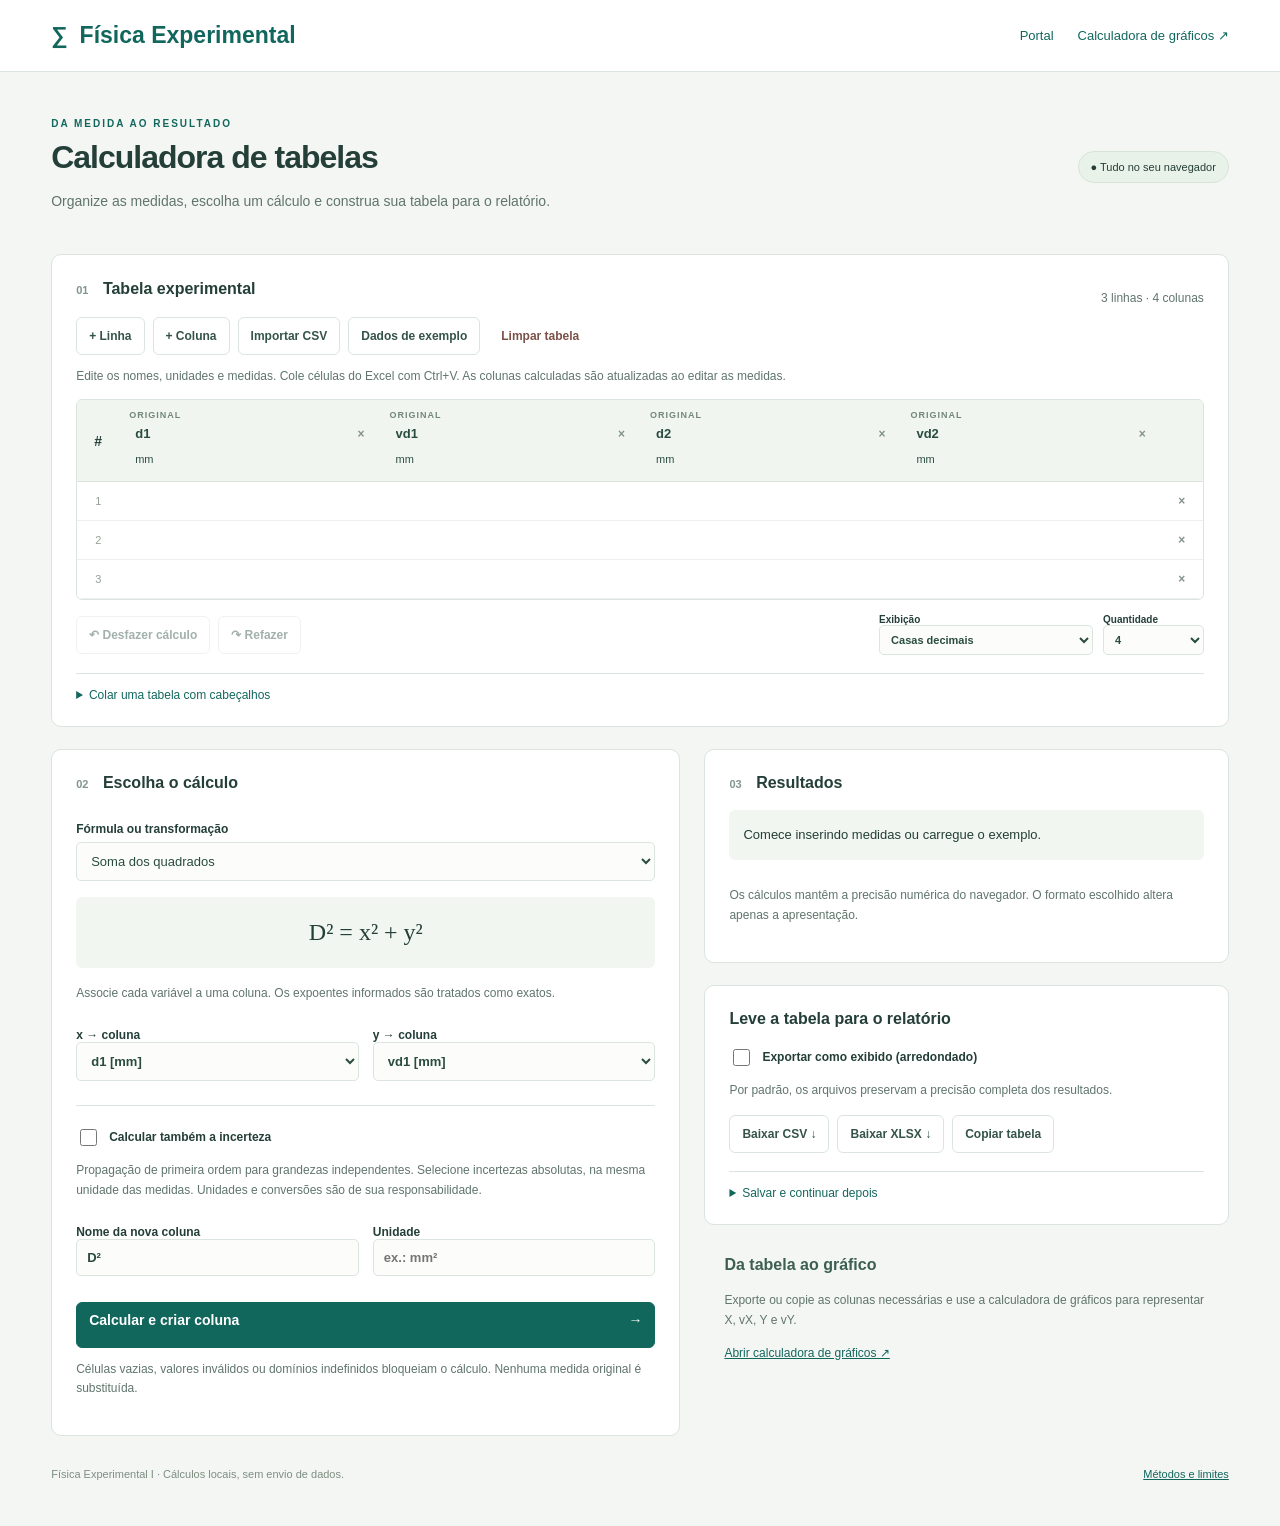
==== apoio/calculadora-fisica/index.html @ ca4db498 "Adiciona calculadora de tabelas e propagacao de incertezas" ====
<!doctype html>
<html lang="pt-BR"><head><meta charset="utf-8"><meta name="viewport" content="width=device-width,initial-scale=1"><meta name="description" content="Tabelas, cálculos e propagação de incertezas para Física Experimental I. Tudo no navegador."><title>Física Experimental — Calculadora</title><link rel="stylesheet" href="style.css"><script defer src="engine.js"></script><script defer src="xlsx.js"></script><script defer src="app.js"></script></head>
<body><header><a class="brand" href="../">∑ <span>Física Experimental</span></a><nav><a href="../">Portal</a><a href="../calculadora-de-grafico/">Calculadora de gráficos ↗</a></nav></header>
<main><div class="intro"><div><p class="eyebrow">DA MEDIDA AO RESULTADO</p><h1>Calculadora de tabelas</h1><p>Organize as medidas, escolha um cálculo e construa sua tabela para o relatório.</p></div><span class="badge">● Tudo no seu navegador</span></div>
<section class="panel"><div class="heading"><h2><span>01</span> Tabela experimental</h2><p id="count"></p></div><div class="toolbar"><button id="add-row">+ Linha</button><button id="add-col">+ Coluna</button><button id="import">Importar CSV</button><button id="example">Dados de exemplo</button><button id="clear" class="quiet">Limpar tabela</button><input type="file" id="file" accept=".csv,.tsv,.txt" hidden></div>
<p class="help">Edite os nomes, unidades e medidas. Cole células do Excel com Ctrl+V. As colunas calculadas são atualizadas ao editar as medidas.</p><div class="table-wrap" tabindex="0" aria-label="Tabela com rolagem horizontal"><table id="table"><caption class="sr-only">Medidas originais e resultados calculados</caption><thead></thead><tbody></tbody></table></div>
<div class="table-bottom"><div class="toolbar"><button id="undo">↶ Desfazer cálculo</button><button id="redo">↷ Refazer</button></div><div class="format"><label>Exibição <select id="format"><option value="decimal">Casas decimais</option><option value="significant">Algarismos significativos</option></select></label><label>Quantidade <select id="digits"><option>2</option><option>3</option><option selected>4</option><option>5</option><option>6</option></select></label></div></div>
<details><summary>Colar uma tabela com cabeçalhos</summary><label for="paste">Primeira linha: nomes das colunas; demais linhas: medidas.</label><textarea id="paste" rows="4" placeholder="d1;vd1;d2;vd2&#10;12,4;0,1;8,3;0,1"></textarea><button id="paste-load">Carregar tabela</button><p class="help">Use tabulações ou ponto e vírgula para números com vírgula decimal. A importação substitui a tabela somente após confirmação.</p></details></section>
<div class="work"><section class="panel"><div class="heading"><h2><span>02</span> Escolha o cálculo</h2></div><label for="formula">Fórmula ou transformação</label><select id="formula"></select><div class="equation" id="equation"></div><p class="help" id="formula-help"></p>
<div id="custom-box" hidden><label for="expression">Expressão matemática</label><input id="expression" value="d1² + d2²" placeholder="d1² + d2²"><p class="help">Use + − * / ^, π, sqrt, ln, log10, abs, exp, sin e cos. Ex.: π * [D²] * h / 4. Coloque nomes com espaços ou símbolos entre colchetes. Ângulos em radianos.</p><button id="prepare">Identificar variáveis</button></div>
<div id="mappings" class="mapping"></div><div id="parameters" class="mapping"></div>
<div id="prop-box"><label class="check"><input id="propagate" type="checkbox"> Calcular também a incerteza</label><p class="help">Propagação de primeira ordem para grandezas independentes. Selecione incertezas absolutas, na mesma unidade das medidas. Unidades e conversões são de sua responsabilidade.</p><div id="uncertainties" class="mapping"></div></div>
<div class="mapping"><label>Nome da nova coluna<input id="result-name" value="resultado" maxlength="50"></label><label>Unidade<input id="result-unit" placeholder="ex.: mm²" maxlength="24"></label></div><div id="u-name-box" hidden><label>Colunas a criar<select id="output-mode"><option value="both">Valor e incerteza</option><option value="uncertainty">Somente a incerteza</option></select></label><label>Nome da coluna de incerteza<input id="uncertainty-name" value="vResultado" maxlength="50"></label></div>
<button id="calculate" class="primary">Calcular e criar coluna <span>→</span></button><p class="help">Células vazias, valores inválidos ou domínios indefinidos bloqueiam o cálculo. Nenhuma medida original é substituída.</p></section>
<aside><section class="panel"><div class="heading"><h2><span>03</span> Resultados</h2></div><div id="status" role="status" aria-live="polite">Comece inserindo medidas ou carregue o exemplo.</div><div id="stats"></div><ol id="history"></ol><p class="help">Os cálculos mantêm a precisão numérica do navegador. O formato escolhido altera apenas a apresentação.</p></section>
<section class="panel"><h2>Leve a tabela para o relatório</h2><label class="check"><input id="export-rounded" type="checkbox"> Exportar como exibido (arredondado)</label><p class="help">Por padrão, os arquivos preservam a precisão completa dos resultados.</p><div class="exports"><button id="csv">Baixar CSV ↓</button><button id="xlsx">Baixar XLSX ↓</button><button id="copy">Copiar tabela</button></div><details><summary>Salvar e continuar depois</summary><p class="help">Os dados permanecem nesta aba. Salve a sessão para recuperar as medidas e as fórmulas depois de fechar o navegador.</p><button id="save-session">Salvar sessão</button><button id="load-session">Abrir sessão</button><input id="session-file" type="file" accept=".json" hidden></details></section>
<section class="note"><h2>Da tabela ao gráfico</h2><p>Exporte ou copie as colunas necessárias e use a calculadora de gráficos para representar X, vX, Y e vY.</p><a href="../calculadora-de-grafico/">Abrir calculadora de gráficos ↗</a></section></aside></div>
<footer>Física Experimental I · Cálculos locais, sem envio de dados. <a href="README.md">Métodos e limites</a></footer></main></body></html>
---- apoio/calculadora-fisica/style.css ----
:root{font-family:Inter,"Segoe UI",Arial,sans-serif;color:#243e38;background:#f4f6f4;font-size:14px;--green:#12675d;--border:#dbe4de;--muted:#60756c}*{box-sizing:border-box}body{margin:0}button,input,select,textarea{font:inherit}button,a,input,select{touch-action:manipulation}a{color:var(--green)}header{padding:22px 4vw;background:white;border-bottom:1px solid var(--border);display:flex;align-items:center;justify-content:space-between;gap:20px}.brand{text-decoration:none;display:flex;gap:12px;align-items:center;font-size:23px;font-weight:650}.brand:first-letter{color:var(--green)}nav{display:flex;gap:24px;font-size:13px}nav a{text-decoration:none}main{max-width:1500px;padding:36px 4vw;margin:auto}.intro{display:flex;justify-content:space-between;align-items:center;gap:20px;margin-bottom:28px}.eyebrow{font-size:10px;font-weight:700;letter-spacing:2px;color:var(--green)}h1{font-size:32px;letter-spacing:-1px;margin:10px 0;font-weight:650}.intro p:not(.eyebrow){color:var(--muted);line-height:1.6}.badge{padding:9px 12px;background:#e9f2e9;border:1px solid #d8e4d8;border-radius:25px;font-size:11px;white-space:nowrap}.panel{background:white;border:1px solid var(--border);border-radius:10px;padding:24px;margin-bottom:22px}.heading{display:flex;justify-content:space-between;align-items:center;gap:12px}.heading p{font-size:12px;color:var(--muted)}h2{font-size:16px;margin:0 0 18px;font-weight:650}h2 span{font-size:11px;color:#81968a;margin-right:10px}button{background:white;border:1px solid var(--border);color:#345349;border-radius:6px;padding:9px 12px;min-height:38px;font-size:12px;font-weight:600;cursor:pointer}button:hover{background:#eff5ef}button:disabled{opacity:.45;cursor:not-allowed}.quiet{border-color:transparent;color:#7b5147}.toolbar,.exports{display:flex;flex-wrap:wrap;gap:8px}.help{font-size:12px;color:var(--muted);line-height:1.65;margin:12px 0}.table-wrap{overflow:auto;max-height:380px;border:1px solid var(--border);border-radius:6px}table{border-collapse:separate;border-spacing:0;width:100%;font-variant-numeric:tabular-nums}th{position:sticky;top:0;background:#f0f5f0;z-index:1;text-align:left;padding:10px;border-bottom:1px solid var(--border);min-width:140px}th:first-child{min-width:42px;width:42px;text-align:center}th:last-child{min-width:42px;width:42px}th input{padding:5px!important;background:transparent!important;border-color:transparent!important;font-weight:650}th .unit{font-size:11px!important;font-weight:400}th .origin{font-size:9px;text-transform:uppercase;letter-spacing:1px;color:#738779}th.calculated{background:#e5f0e8}.col-top{display:flex;align-items:center}.delete{padding:1px 5px;min-height:26px;background:transparent;border:0;color:#849389}.col-top input{min-width:60px}td{border-bottom:1px solid #edf0ed;padding:0;min-width:120px;height:39px}td:first-child,td:last-child{font-size:11px;color:#93a196;text-align:center;min-width:36px}td input{border:0!important;border-radius:0!important;background:transparent!important;font-family:Consolas,monospace;text-align:right;padding:10px!important;font-size:12px!important}td.output{text-align:right;padding:10px;font-family:Consolas,monospace;color:#176956;background:#f7fbf7}td.invalid,td input[aria-invalid=true]{background:#fff1ec!important;color:#a73324}.table-bottom{display:flex;justify-content:space-between;gap:16px;margin-top:14px;align-items:center}.format{display:flex;gap:10px}.format label{font-size:10px;margin:0}.format select{padding:7px;font-size:11px}label{font-size:12px;font-weight:600;display:block;margin:12px 0 6px}input:not([type=checkbox]),select,textarea{width:100%;border:1px solid var(--border);border-radius:5px;padding:10px;background:#fcfdfb;color:#294c3f;font-size:13px}textarea{resize:vertical;min-height:90px}button:focus-visible,a:focus-visible,input:focus-visible,select:focus-visible,textarea:focus-visible,summary:focus-visible{outline:3px solid #6ab59b;outline-offset:2px}.work{display:grid;grid-template-columns:minmax(0,1.2fr) minmax(0,1fr);gap:24px;align-items:start}.equation{font-family:Cambria,Georgia,serif;font-size:24px;background:#f1f6f1;text-align:center;padding:22px;margin:16px 0;border-radius:6px;overflow-wrap:anywhere}.mapping{display:grid;grid-template-columns:repeat(2,minmax(0,1fr));gap:0 14px}.check{display:flex;align-items:center;gap:9px;line-height:1.5}.check input{accent-color:var(--green);width:17px;height:17px;flex-shrink:0}#prop-box{margin-top:18px;border-top:1px solid var(--border);padding-top:8px}.primary{background:var(--green);color:white;border-color:var(--green);display:flex;justify-content:space-between;width:100%;font-size:14px;min-height:46px;margin-top:20px}.primary:hover{background:#0c5249}#status{padding:14px;background:#f1f6f1;border-radius:6px;font-size:13px;line-height:1.7;overflow-wrap:anywhere}#status.error{background:#fff0e9;color:#a43925}#history{padding-left:20px;font-size:12px;color:#456757}#history li{padding:9px 0;line-height:1.6;overflow-wrap:anywhere}#stats{display:grid;grid-template-columns:repeat(2,1fr);gap:8px;margin-top:14px}.stat{background:#f7f9f6;border-radius:5px;padding:12px;font-size:11px}.stat strong{display:block;font-size:18px;margin-top:6px;font-variant-numeric:tabular-nums}details{border-top:1px solid var(--border);margin-top:18px;padding-top:14px}summary{cursor:pointer;font-size:12px;color:var(--green)}.exports{margin:14px 0}.note{padding:4px 20px;color:var(--muted);font-size:12px;line-height:1.7}.note h2{color:#3c5f50;margin-bottom:8px}footer{font-size:11px;color:#7d8e80;padding:10px 0;display:flex;justify-content:space-between;gap:12px}.sr-only{position:absolute;width:1px;height:1px;overflow:hidden;clip:rect(0,0,0,0)}[hidden]{display:none!important}@media(max-width:760px){header{padding:18px 5vw;align-items:flex-start;flex-direction:column;gap:12px}.brand{font-size:21px}nav{gap:18px}main{padding:24px 4vw}.intro{display:block}.badge{display:inline-block;margin-top:8px}h1{font-size:28px}.work{grid-template-columns:1fr}.panel{padding:17px}.table-bottom{align-items:stretch;flex-direction:column}.format{justify-content:flex-start}.mapping{gap:0 10px}.heading{align-items:baseline}.heading p{white-space:nowrap;font-size:10px}footer{flex-direction:column}}
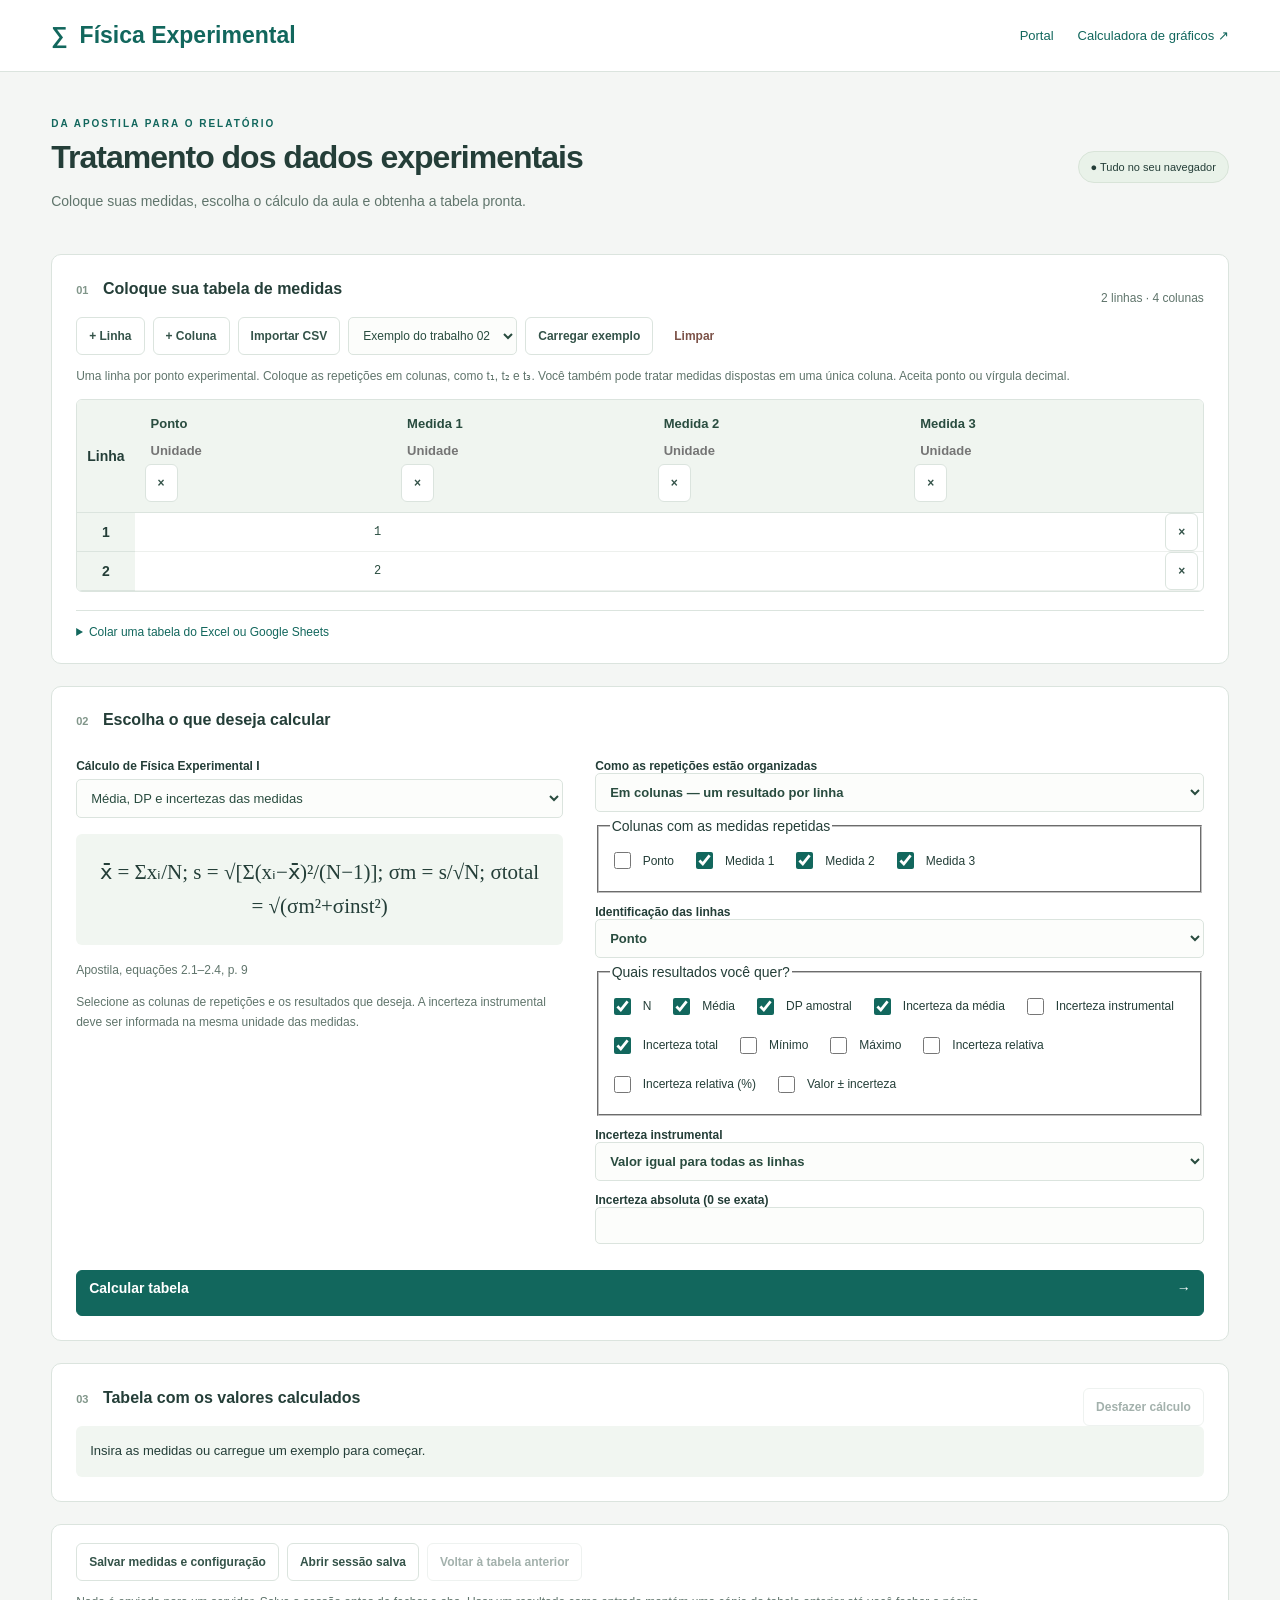
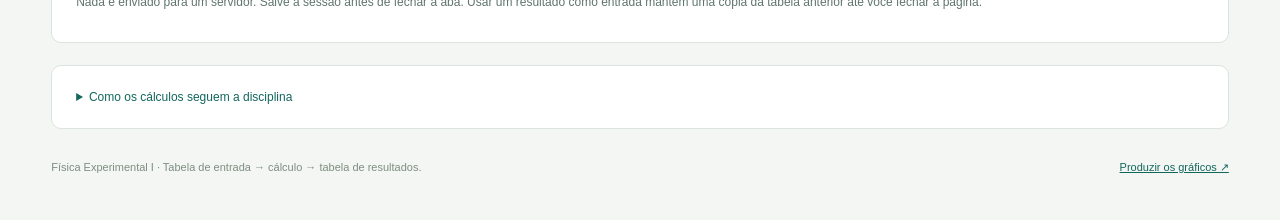
==== commit cda5e8b0: "Adapta calculadora aos procedimentos de Fisica Experimental" ====
--- a/apoio/calculadora-fisica/index.html
+++ b/apoio/calculadora-fisica/index.html
@@ -1,18 +1,14 @@
 <!doctype html>
-<html lang="pt-BR"><head><meta charset="utf-8"><meta name="viewport" content="width=device-width,initial-scale=1"><meta name="description" content="Tabelas, cálculos e propagação de incertezas para Física Experimental I. Tudo no navegador."><title>Física Experimental — Calculadora</title><link rel="stylesheet" href="style.css"><script defer src="engine.js"></script><script defer src="xlsx.js"></script><script defer src="app.js"></script></head>
+<html lang="pt-BR"><head><meta charset="utf-8"><meta name="viewport" content="width=device-width,initial-scale=1"><meta name="description" content="Tratamento de medidas, incertezas, volumes e linearização conforme a apostila de Física Experimental I."><title>Física Experimental — Tabelas e cálculos</title><link rel="stylesheet" href="style.css"><script defer src="engine.js"></script><script defer src="lab.js"></script><script defer src="xlsx.js"></script><script defer src="app.js"></script></head>
 <body><header><a class="brand" href="../">∑ <span>Física Experimental</span></a><nav><a href="../">Portal</a><a href="../calculadora-de-grafico/">Calculadora de gráficos ↗</a></nav></header>
-<main><div class="intro"><div><p class="eyebrow">DA MEDIDA AO RESULTADO</p><h1>Calculadora de tabelas</h1><p>Organize as medidas, escolha um cálculo e construa sua tabela para o relatório.</p></div><span class="badge">● Tudo no seu navegador</span></div>
-<section class="panel"><div class="heading"><h2><span>01</span> Tabela experimental</h2><p id="count"></p></div><div class="toolbar"><button id="add-row">+ Linha</button><button id="add-col">+ Coluna</button><button id="import">Importar CSV</button><button id="example">Dados de exemplo</button><button id="clear" class="quiet">Limpar tabela</button><input type="file" id="file" accept=".csv,.tsv,.txt" hidden></div>
-<p class="help">Edite os nomes, unidades e medidas. Cole células do Excel com Ctrl+V. As colunas calculadas são atualizadas ao editar as medidas.</p><div class="table-wrap" tabindex="0" aria-label="Tabela com rolagem horizontal"><table id="table"><caption class="sr-only">Medidas originais e resultados calculados</caption><thead></thead><tbody></tbody></table></div>
-<div class="table-bottom"><div class="toolbar"><button id="undo">↶ Desfazer cálculo</button><button id="redo">↷ Refazer</button></div><div class="format"><label>Exibição <select id="format"><option value="decimal">Casas decimais</option><option value="significant">Algarismos significativos</option></select></label><label>Quantidade <select id="digits"><option>2</option><option>3</option><option selected>4</option><option>5</option><option>6</option></select></label></div></div>
-<details><summary>Colar uma tabela com cabeçalhos</summary><label for="paste">Primeira linha: nomes das colunas; demais linhas: medidas.</label><textarea id="paste" rows="4" placeholder="d1;vd1;d2;vd2&#10;12,4;0,1;8,3;0,1"></textarea><button id="paste-load">Carregar tabela</button><p class="help">Use tabulações ou ponto e vírgula para números com vírgula decimal. A importação substitui a tabela somente após confirmação.</p></details></section>
-<div class="work"><section class="panel"><div class="heading"><h2><span>02</span> Escolha o cálculo</h2></div><label for="formula">Fórmula ou transformação</label><select id="formula"></select><div class="equation" id="equation"></div><p class="help" id="formula-help"></p>
-<div id="custom-box" hidden><label for="expression">Expressão matemática</label><input id="expression" value="d1² + d2²" placeholder="d1² + d2²"><p class="help">Use + − * / ^, π, sqrt, ln, log10, abs, exp, sin e cos. Ex.: π * [D²] * h / 4. Coloque nomes com espaços ou símbolos entre colchetes. Ângulos em radianos.</p><button id="prepare">Identificar variáveis</button></div>
-<div id="mappings" class="mapping"></div><div id="parameters" class="mapping"></div>
-<div id="prop-box"><label class="check"><input id="propagate" type="checkbox"> Calcular também a incerteza</label><p class="help">Propagação de primeira ordem para grandezas independentes. Selecione incertezas absolutas, na mesma unidade das medidas. Unidades e conversões são de sua responsabilidade.</p><div id="uncertainties" class="mapping"></div></div>
-<div class="mapping"><label>Nome da nova coluna<input id="result-name" value="resultado" maxlength="50"></label><label>Unidade<input id="result-unit" placeholder="ex.: mm²" maxlength="24"></label></div><div id="u-name-box" hidden><label>Colunas a criar<select id="output-mode"><option value="both">Valor e incerteza</option><option value="uncertainty">Somente a incerteza</option></select></label><label>Nome da coluna de incerteza<input id="uncertainty-name" value="vResultado" maxlength="50"></label></div>
-<button id="calculate" class="primary">Calcular e criar coluna <span>→</span></button><p class="help">Células vazias, valores inválidos ou domínios indefinidos bloqueiam o cálculo. Nenhuma medida original é substituída.</p></section>
-<aside><section class="panel"><div class="heading"><h2><span>03</span> Resultados</h2></div><div id="status" role="status" aria-live="polite">Comece inserindo medidas ou carregue o exemplo.</div><div id="stats"></div><ol id="history"></ol><p class="help">Os cálculos mantêm a precisão numérica do navegador. O formato escolhido altera apenas a apresentação.</p></section>
-<section class="panel"><h2>Leve a tabela para o relatório</h2><label class="check"><input id="export-rounded" type="checkbox"> Exportar como exibido (arredondado)</label><p class="help">Por padrão, os arquivos preservam a precisão completa dos resultados.</p><div class="exports"><button id="csv">Baixar CSV ↓</button><button id="xlsx">Baixar XLSX ↓</button><button id="copy">Copiar tabela</button></div><details><summary>Salvar e continuar depois</summary><p class="help">Os dados permanecem nesta aba. Salve a sessão para recuperar as medidas e as fórmulas depois de fechar o navegador.</p><button id="save-session">Salvar sessão</button><button id="load-session">Abrir sessão</button><input id="session-file" type="file" accept=".json" hidden></details></section>
-<section class="note"><h2>Da tabela ao gráfico</h2><p>Exporte ou copie as colunas necessárias e use a calculadora de gráficos para representar X, vX, Y e vY.</p><a href="../calculadora-de-grafico/">Abrir calculadora de gráficos ↗</a></section></aside></div>
-<footer>Física Experimental I · Cálculos locais, sem envio de dados. <a href="README.md">Métodos e limites</a></footer></main></body></html>
+<main><div class="intro"><div><p class="eyebrow">DA APOSTILA PARA O RELATÓRIO</p><h1>Tratamento dos dados experimentais</h1><p>Coloque suas medidas, escolha o cálculo da aula e obtenha a tabela pronta.</p></div><span class="badge">● Tudo no seu navegador</span></div>
+<section class="panel"><div class="heading"><h2><span>01</span> Coloque sua tabela de medidas</h2><p id="count"></p></div><div class="toolbar"><button id="add-row">+ Linha</button><button id="add-col">+ Coluna</button><button id="import">Importar CSV</button><select id="example-kind" aria-label="Escolher exemplo"><option value="ex02">Exemplo do trabalho 02</option><option value="apostila">Exemplo da apostila</option></select><button id="example">Carregar exemplo</button><button id="clear" class="quiet">Limpar</button><input id="file" type="file" accept=".csv,.tsv,.txt" hidden></div>
+<p class="help">Uma linha por ponto experimental. Coloque as repetições em colunas, como t₁, t₂ e t₃. Você também pode tratar medidas dispostas em uma única coluna. Aceita ponto ou vírgula decimal.</p>
+<div class="table-wrap" tabindex="0" aria-label="Tabela de entrada com rolagem"><table id="table"><caption class="sr-only">Medidas fornecidas pelo usuário</caption><thead></thead><tbody></tbody></table></div>
+<details><summary>Colar uma tabela do Excel ou Google Sheets</summary><label for="paste">Cole os cabeçalhos e as medidas</label><textarea id="paste" rows="4" placeholder="Ponto;medida1;medida2;medida3&#10;1;12,4;12,6;12,5"></textarea><button id="paste-load">Usar esta tabela</button><p class="help">Use tabulação ou ponto e vírgula quando os números tiverem vírgula decimal. Cabeçalho opcional de unidade: t1 [s].</p></details>
+</section>
+<section class="panel"><div class="heading"><h2><span>02</span> Escolha o que deseja calcular</h2></div><div class="calculation-grid"><div><label for="calculation">Cálculo de Física Experimental I</label><select id="calculation"><optgroup label="Tratamento das medidas"><option value="treatment">Média, DP e incertezas das medidas</option><option value="deviations">Desvios de cada medida em relação à média</option><option value="total">Combinar incerteza estatística e instrumental</option><option value="relative">Incerteza relativa e apresentação final</option></optgroup><optgroup label="Propagação de incertezas"><option value="geometry">Volumes e grandezas calculadas</option></optgroup><optgroup label="Linearização e ajuste"><option value="linearization">Linearização de X e Y com suas incertezas</option><option value="regression">Regressão linear por mínimos quadrados</option><option value="power">Retorno da reta à lei de potência</option></optgroup></select><div id="equation" class="equation"></div><p id="source" class="help"></p><p id="explanation" class="help"></p></div><div id="config"></div></div><button id="calculate" class="primary">Calcular tabela <span>→</span></button></section>
+<section class="panel" id="result-panel"><div class="heading"><h2><span>03</span> Tabela com os valores calculados</h2><button id="undo" disabled>Desfazer cálculo</button></div><div id="status" role="status" aria-live="polite">Insira as medidas ou carregue um exemplo para começar.</div><div id="results" hidden><p id="result-description" class="help"></p><div class="table-bottom"><div class="format"><label>Exibir resultados<select id="format"><option value="significant">Algarismos significativos</option><option value="decimal">Casas decimais</option></select></label><label>Quantidade<select id="digits"><option>2</option><option>3</option><option>4</option><option>5</option><option selected>6</option></select></label></div><label class="check"><input id="export-rounded" type="checkbox"> Exportar números como exibidos</label></div><div class="table-wrap result-table" tabindex="0" aria-label="Tabela de resultados com rolagem"><table id="result-table"><thead></thead><tbody></tbody></table></div><div id="secondary"></div><p class="help">Os cálculos usam a precisão completa. O arredondamento só altera a exibição; a coluna “valor ± incerteza” usa um algarismo significativo na incerteza, conforme a apostila.</p><div class="exports"><button id="csv">Baixar CSV ↓</button><button id="xlsx">Baixar XLSX ↓</button><button id="copy">Copiar tabela</button><button id="use-result">Usar esta tabela na próxima etapa →</button><button id="secondary-csv" hidden>Baixar coeficientes ↓</button></div></div></section>
+<section class="panel compact"><div class="toolbar"><button id="save-session">Salvar medidas e configuração</button><button id="load-session">Abrir sessão salva</button><button id="restore-input" disabled>Voltar à tabela anterior</button><input id="session-file" type="file" accept=".json" hidden></div><p class="help">Nada é enviado para um servidor. Salve a sessão antes de fechar a aba. Usar um resultado como entrada mantém uma cópia da tabela anterior até você fechar a página.</p></section>
+<details class="panel"><summary>Como os cálculos seguem a disciplina</summary><p class="help">Tratamento das medidas: apostila, equações 2.1–2.4. Propagação: equação 3.1. Linearização: capítulo 4 e slide 13 da aula. Regressão: equações 5.9–5.14 e slide 16. Os modelos de volume também seguem as equações do relatório 01.</p><p class="help">DP e incerteza da média exigem pelo menos duas medidas. A incerteza instrumental deve ser informada: o programa não a deduz da resolução. A propagação pressupõe grandezas independentes e usa a aproximação de primeira ordem. A regressão considera as incertezas verticais; as horizontais não entram no ajuste. As unidades devem ser compatíveis; não há conversão automática.</p><p class="help">Aqui estão os procedimentos usados nos relatórios 01 e 02 e os capítulos de tratamento de dados da apostila. As leis específicas dos demais experimentos da disciplina não são calculadas automaticamente.</p><a href="../materiais/Apostila_LAB1.pdf" target="_blank" rel="noopener">Abrir apostila ↗</a> · <a href="../FisicaEx02/refs/Aula3-PropagacaoLinearizacao.pdf" target="_blank" rel="noopener">Abrir material da aula ↗</a></details>
+<footer>Física Experimental I · Tabela de entrada → cálculo → tabela de resultados.<a href="../calculadora-de-grafico/">Produzir os gráficos ↗</a></footer></main></body></html>
--- a/apoio/calculadora-fisica/style.css
+++ b/apoio/calculadora-fisica/style.css
@@ -1 +1,2 @@
 :root{font-family:Inter,"Segoe UI",Arial,sans-serif;color:#243e38;background:#f4f6f4;font-size:14px;--green:#12675d;--border:#dbe4de;--muted:#60756c}*{box-sizing:border-box}body{margin:0}button,input,select,textarea{font:inherit}button,a,input,select{touch-action:manipulation}a{color:var(--green)}header{padding:22px 4vw;background:white;border-bottom:1px solid var(--border);display:flex;align-items:center;justify-content:space-between;gap:20px}.brand{text-decoration:none;display:flex;gap:12px;align-items:center;font-size:23px;font-weight:650}.brand:first-letter{color:var(--green)}nav{display:flex;gap:24px;font-size:13px}nav a{text-decoration:none}main{max-width:1500px;padding:36px 4vw;margin:auto}.intro{display:flex;justify-content:space-between;align-items:center;gap:20px;margin-bottom:28px}.eyebrow{font-size:10px;font-weight:700;letter-spacing:2px;color:var(--green)}h1{font-size:32px;letter-spacing:-1px;margin:10px 0;font-weight:650}.intro p:not(.eyebrow){color:var(--muted);line-height:1.6}.badge{padding:9px 12px;background:#e9f2e9;border:1px solid #d8e4d8;border-radius:25px;font-size:11px;white-space:nowrap}.panel{background:white;border:1px solid var(--border);border-radius:10px;padding:24px;margin-bottom:22px}.heading{display:flex;justify-content:space-between;align-items:center;gap:12px}.heading p{font-size:12px;color:var(--muted)}h2{font-size:16px;margin:0 0 18px;font-weight:650}h2 span{font-size:11px;color:#81968a;margin-right:10px}button{background:white;border:1px solid var(--border);color:#345349;border-radius:6px;padding:9px 12px;min-height:38px;font-size:12px;font-weight:600;cursor:pointer}button:hover{background:#eff5ef}button:disabled{opacity:.45;cursor:not-allowed}.quiet{border-color:transparent;color:#7b5147}.toolbar,.exports{display:flex;flex-wrap:wrap;gap:8px}.help{font-size:12px;color:var(--muted);line-height:1.65;margin:12px 0}.table-wrap{overflow:auto;max-height:380px;border:1px solid var(--border);border-radius:6px}table{border-collapse:separate;border-spacing:0;width:100%;font-variant-numeric:tabular-nums}th{position:sticky;top:0;background:#f0f5f0;z-index:1;text-align:left;padding:10px;border-bottom:1px solid var(--border);min-width:140px}th:first-child{min-width:42px;width:42px;text-align:center}th:last-child{min-width:42px;width:42px}th input{padding:5px!important;background:transparent!important;border-color:transparent!important;font-weight:650}th .unit{font-size:11px!important;font-weight:400}th .origin{font-size:9px;text-transform:uppercase;letter-spacing:1px;color:#738779}th.calculated{background:#e5f0e8}.col-top{display:flex;align-items:center}.delete{padding:1px 5px;min-height:26px;background:transparent;border:0;color:#849389}.col-top input{min-width:60px}td{border-bottom:1px solid #edf0ed;padding:0;min-width:120px;height:39px}td:first-child,td:last-child{font-size:11px;color:#93a196;text-align:center;min-width:36px}td input{border:0!important;border-radius:0!important;background:transparent!important;font-family:Consolas,monospace;text-align:right;padding:10px!important;font-size:12px!important}td.output{text-align:right;padding:10px;font-family:Consolas,monospace;color:#176956;background:#f7fbf7}td.invalid,td input[aria-invalid=true]{background:#fff1ec!important;color:#a73324}.table-bottom{display:flex;justify-content:space-between;gap:16px;margin-top:14px;align-items:center}.format{display:flex;gap:10px}.format label{font-size:10px;margin:0}.format select{padding:7px;font-size:11px}label{font-size:12px;font-weight:600;display:block;margin:12px 0 6px}input:not([type=checkbox]),select,textarea{width:100%;border:1px solid var(--border);border-radius:5px;padding:10px;background:#fcfdfb;color:#294c3f;font-size:13px}textarea{resize:vertical;min-height:90px}button:focus-visible,a:focus-visible,input:focus-visible,select:focus-visible,textarea:focus-visible,summary:focus-visible{outline:3px solid #6ab59b;outline-offset:2px}.work{display:grid;grid-template-columns:minmax(0,1.2fr) minmax(0,1fr);gap:24px;align-items:start}.equation{font-family:Cambria,Georgia,serif;font-size:24px;background:#f1f6f1;text-align:center;padding:22px;margin:16px 0;border-radius:6px;overflow-wrap:anywhere}.mapping{display:grid;grid-template-columns:repeat(2,minmax(0,1fr));gap:0 14px}.check{display:flex;align-items:center;gap:9px;line-height:1.5}.check input{accent-color:var(--green);width:17px;height:17px;flex-shrink:0}#prop-box{margin-top:18px;border-top:1px solid var(--border);padding-top:8px}.primary{background:var(--green);color:white;border-color:var(--green);display:flex;justify-content:space-between;width:100%;font-size:14px;min-height:46px;margin-top:20px}.primary:hover{background:#0c5249}#status{padding:14px;background:#f1f6f1;border-radius:6px;font-size:13px;line-height:1.7;overflow-wrap:anywhere}#status.error{background:#fff0e9;color:#a43925}#history{padding-left:20px;font-size:12px;color:#456757}#history li{padding:9px 0;line-height:1.6;overflow-wrap:anywhere}#stats{display:grid;grid-template-columns:repeat(2,1fr);gap:8px;margin-top:14px}.stat{background:#f7f9f6;border-radius:5px;padding:12px;font-size:11px}.stat strong{display:block;font-size:18px;margin-top:6px;font-variant-numeric:tabular-nums}details{border-top:1px solid var(--border);margin-top:18px;padding-top:14px}summary{cursor:pointer;font-size:12px;color:var(--green)}.exports{margin:14px 0}.note{padding:4px 20px;color:var(--muted);font-size:12px;line-height:1.7}.note h2{color:#3c5f50;margin-bottom:8px}footer{font-size:11px;color:#7d8e80;padding:10px 0;display:flex;justify-content:space-between;gap:12px}.sr-only{position:absolute;width:1px;height:1px;overflow:hidden;clip:rect(0,0,0,0)}[hidden]{display:none!important}@media(max-width:760px){header{padding:18px 5vw;align-items:flex-start;flex-direction:column;gap:12px}.brand{font-size:21px}nav{gap:18px}main{padding:24px 4vw}.intro{display:block}.badge{display:inline-block;margin-top:8px}h1{font-size:28px}.work{grid-template-columns:1fr}.panel{padding:17px}.table-bottom{align-items:stretch;flex-direction:column}.format{justify-content:flex-start}.mapping{gap:0 10px}.heading{align-items:baseline}.heading p{white-space:nowrap;font-size:10px}footer{flex-direction:column}}
+.calculation-grid{display:grid;grid-template-columns:minmax(0,1fr) minmax(0,1.25fr);gap:32px;align-items:start}.choices{display:flex;flex-wrap:wrap;gap:8px 18px;padding:6px 0}.choices label{font-weight:400;margin:4px 0}.choices input{accent-color:var(--green)}.group{padding-top:12px;margin-top:14px;border-top:1px solid var(--border)}.group h3{font-size:13px;margin:0 0 8px}.subfields{display:grid;grid-template-columns:1fr 1fr;gap:0 12px}.toolbar select{width:auto;max-width:230px;font-size:12px}.result-table{margin-top:18px;max-height:460px}.result-table td{padding:11px 14px;white-space:nowrap;text-align:right;color:#275444;min-width:100px}.result-table td:first-child{text-align:left;font-size:12px}.result-table th{padding:12px 14px;white-space:nowrap;min-width:100px}.result-table th:first-child{min-width:100px;text-align:left}.result-table .unit{display:block;font-size:10px;font-weight:400;color:#718577;margin-top:4px}.compact{padding:18px 24px}.equation{font-size:21px;line-height:1.6}.source-label{font-weight:600;color:var(--green)}.empty-hint{color:#809186;font-size:12px}.note-row{font-size:12px;background:#f6f9f5;border-left:3px solid #91b5a1;padding:10px 14px;line-height:1.6}.result-table table{width:max-content;min-width:100%}#secondary{margin-top:20px}#secondary h3{font-size:14px}#results .table-bottom{margin-top:20px}.output-check{display:inline-flex;align-items:center;gap:6px}.output-check input{width:15px;height:15px}#config label.check{font-weight:400}.primary{max-width:none}#status{scroll-margin-top:24px}@media(max-width:760px){.calculation-grid{grid-template-columns:1fr;gap:12px}.subfields{grid-template-columns:1fr 1fr}.compact{padding:17px}.toolbar select{max-width:100%}.choices{gap:6px 14px}.equation{font-size:19px}.result-table td,.result-table th{padding:10px}}
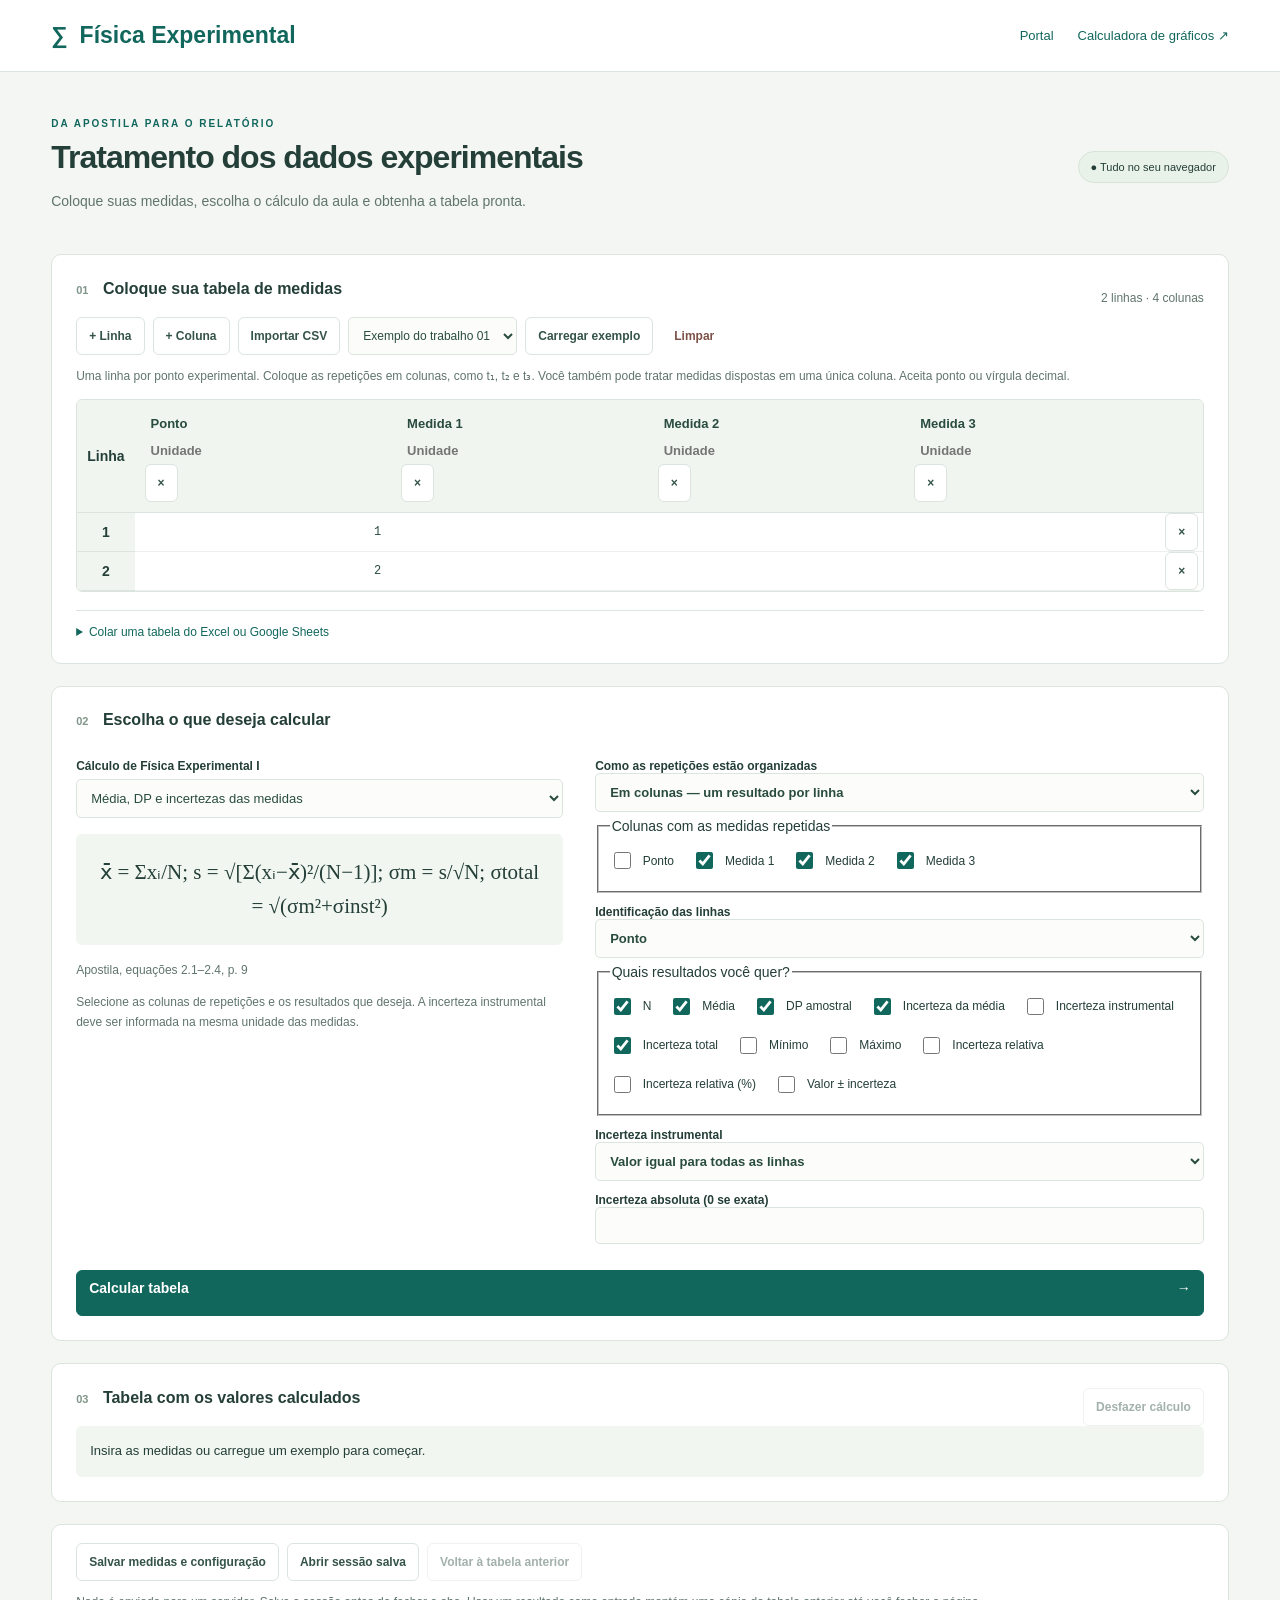
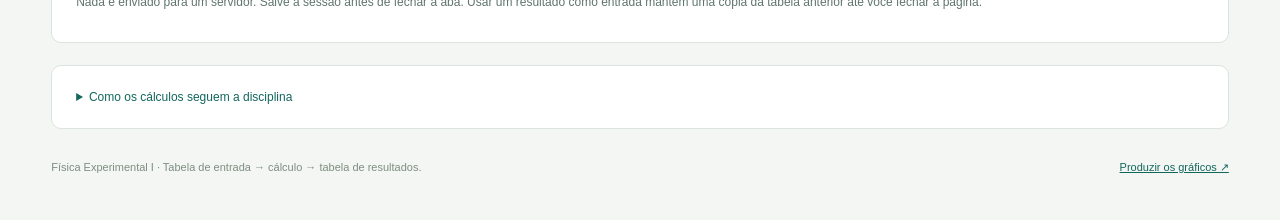
==== commit f912dc6a: "Usa trabalho 01 como exemplo da calculadora" ====
--- a/apoio/calculadora-fisica/index.html
+++ b/apoio/calculadora-fisica/index.html
@@ -2,7 +2,7 @@
 <html lang="pt-BR"><head><meta charset="utf-8"><meta name="viewport" content="width=device-width,initial-scale=1"><meta name="description" content="Tratamento de medidas, incertezas, volumes e linearização conforme a apostila de Física Experimental I."><title>Física Experimental — Tabelas e cálculos</title><link rel="stylesheet" href="style.css"><script defer src="engine.js"></script><script defer src="lab.js"></script><script defer src="xlsx.js"></script><script defer src="app.js"></script></head>
 <body><header><a class="brand" href="../">∑ <span>Física Experimental</span></a><nav><a href="../">Portal</a><a href="../calculadora-de-grafico/">Calculadora de gráficos ↗</a></nav></header>
 <main><div class="intro"><div><p class="eyebrow">DA APOSTILA PARA O RELATÓRIO</p><h1>Tratamento dos dados experimentais</h1><p>Coloque suas medidas, escolha o cálculo da aula e obtenha a tabela pronta.</p></div><span class="badge">● Tudo no seu navegador</span></div>
-<section class="panel"><div class="heading"><h2><span>01</span> Coloque sua tabela de medidas</h2><p id="count"></p></div><div class="toolbar"><button id="add-row">+ Linha</button><button id="add-col">+ Coluna</button><button id="import">Importar CSV</button><select id="example-kind" aria-label="Escolher exemplo"><option value="ex02">Exemplo do trabalho 02</option><option value="apostila">Exemplo da apostila</option></select><button id="example">Carregar exemplo</button><button id="clear" class="quiet">Limpar</button><input id="file" type="file" accept=".csv,.tsv,.txt" hidden></div>
+<section class="panel"><div class="heading"><h2><span>01</span> Coloque sua tabela de medidas</h2><p id="count"></p></div><div class="toolbar"><button id="add-row">+ Linha</button><button id="add-col">+ Coluna</button><button id="import">Importar CSV</button><select id="example-kind" aria-label="Escolher exemplo"><option value="ex01">Exemplo do trabalho 01</option><option value="apostila">Exemplo da apostila</option></select><button id="example">Carregar exemplo</button><button id="clear" class="quiet">Limpar</button><input id="file" type="file" accept=".csv,.tsv,.txt" hidden></div>
 <p class="help">Uma linha por ponto experimental. Coloque as repetições em colunas, como t₁, t₂ e t₃. Você também pode tratar medidas dispostas em uma única coluna. Aceita ponto ou vírgula decimal.</p>
 <div class="table-wrap" tabindex="0" aria-label="Tabela de entrada com rolagem"><table id="table"><caption class="sr-only">Medidas fornecidas pelo usuário</caption><thead></thead><tbody></tbody></table></div>
 <details><summary>Colar uma tabela do Excel ou Google Sheets</summary><label for="paste">Cole os cabeçalhos e as medidas</label><textarea id="paste" rows="4" placeholder="Ponto;medida1;medida2;medida3&#10;1;12,4;12,6;12,5"></textarea><button id="paste-load">Usar esta tabela</button><p class="help">Use tabulação ou ponto e vírgula quando os números tiverem vírgula decimal. Cabeçalho opcional de unidade: t1 [s].</p></details>
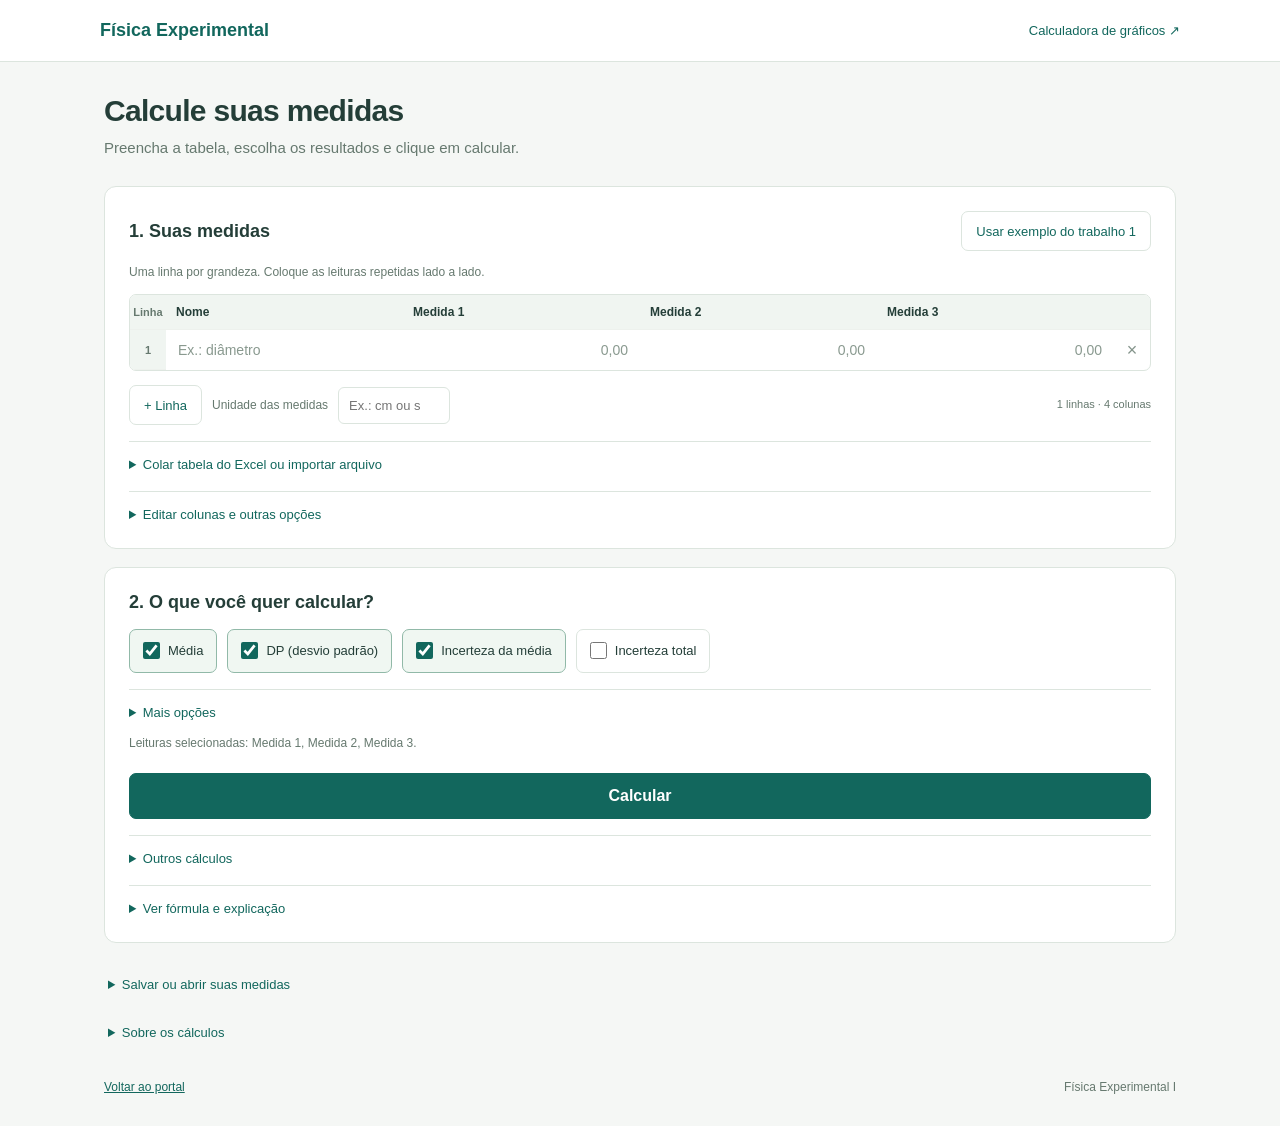
==== commit f4810182: "Simplifica a tela de medidas e calculos experimentais" ====
--- a/apoio/calculadora-fisica/index.html
+++ b/apoio/calculadora-fisica/index.html
@@ -1,14 +1,22 @@
 <!doctype html>
-<html lang="pt-BR"><head><meta charset="utf-8"><meta name="viewport" content="width=device-width,initial-scale=1"><meta name="description" content="Tratamento de medidas, incertezas, volumes e linearização conforme a apostila de Física Experimental I."><title>Física Experimental — Tabelas e cálculos</title><link rel="stylesheet" href="style.css"><script defer src="engine.js"></script><script defer src="lab.js"></script><script defer src="xlsx.js"></script><script defer src="app.js"></script></head>
-<body><header><a class="brand" href="../">∑ <span>Física Experimental</span></a><nav><a href="../">Portal</a><a href="../calculadora-de-grafico/">Calculadora de gráficos ↗</a></nav></header>
-<main><div class="intro"><div><p class="eyebrow">DA APOSTILA PARA O RELATÓRIO</p><h1>Tratamento dos dados experimentais</h1><p>Coloque suas medidas, escolha o cálculo da aula e obtenha a tabela pronta.</p></div><span class="badge">● Tudo no seu navegador</span></div>
-<section class="panel"><div class="heading"><h2><span>01</span> Coloque sua tabela de medidas</h2><p id="count"></p></div><div class="toolbar"><button id="add-row">+ Linha</button><button id="add-col">+ Coluna</button><button id="import">Importar CSV</button><select id="example-kind" aria-label="Escolher exemplo"><option value="ex01">Exemplo do trabalho 01</option><option value="apostila">Exemplo da apostila</option></select><button id="example">Carregar exemplo</button><button id="clear" class="quiet">Limpar</button><input id="file" type="file" accept=".csv,.tsv,.txt" hidden></div>
-<p class="help">Uma linha por ponto experimental. Coloque as repetições em colunas, como t₁, t₂ e t₃. Você também pode tratar medidas dispostas em uma única coluna. Aceita ponto ou vírgula decimal.</p>
-<div class="table-wrap" tabindex="0" aria-label="Tabela de entrada com rolagem"><table id="table"><caption class="sr-only">Medidas fornecidas pelo usuário</caption><thead></thead><tbody></tbody></table></div>
-<details><summary>Colar uma tabela do Excel ou Google Sheets</summary><label for="paste">Cole os cabeçalhos e as medidas</label><textarea id="paste" rows="4" placeholder="Ponto;medida1;medida2;medida3&#10;1;12,4;12,6;12,5"></textarea><button id="paste-load">Usar esta tabela</button><p class="help">Use tabulação ou ponto e vírgula quando os números tiverem vírgula decimal. Cabeçalho opcional de unidade: t1 [s].</p></details>
+<html lang="pt-BR">
+<head><meta charset="utf-8"><meta name="viewport" content="width=device-width,initial-scale=1"><meta name="description" content="Cole suas medidas e calcule média, desvio padrão e incertezas para o relatório de Física Experimental."><title>Calculadora de Física Experimental</title><link rel="stylesheet" href="style.css"><script defer src="engine.js"></script><script defer src="lab.js"></script><script defer src="xlsx.js"></script><script defer src="app.js"></script></head>
+<body><header><a href="../" class="brand">Física Experimental</a><a href="../calculadora-de-grafico/">Calculadora de gráficos ↗</a></header>
+<main><h1>Calcule suas medidas</h1><p class="intro">Preencha a tabela, escolha os resultados e clique em calcular.</p>
+<section class="panel" aria-labelledby="input-title">
+<div class="heading"><h2 id="input-title">1. Suas medidas</h2><button id="example">Usar exemplo do trabalho 1</button></div>
+<p class="help">Uma linha por grandeza. Coloque as leituras repetidas lado a lado.</p>
+<div class="table-wrap" tabindex="0" aria-label="Tabela de medidas com rolagem"><table id="table"><thead></thead><tbody></tbody></table></div>
+<div class="toolbar below"><button id="add-row">+ Linha</button><label class="unit-control">Unidade das medidas<input id="common-unit" placeholder="Ex.: cm ou s" aria-label="Unidade de todas as medidas"></label><span id="count" class="help"></span></div>
+<details id="paste-options"><summary>Colar tabela do Excel ou importar arquivo</summary><label for="paste">Cole a tabela com os nomes das colunas</label><textarea id="paste" rows="3" placeholder="Nome;Leitura 1;Leitura 2;Leitura 3&#10;Diâmetro;2,08;2,03;2,00"></textarea><div class="toolbar"><button id="paste-load">Usar tabela colada</button><button id="import">Importar CSV</button><input id="file" type="file" accept=".csv,.tsv,.txt" hidden></div><p class="help">Use tabulação ou ponto e vírgula entre as colunas.</p></details>
+<details id="input-options"><summary>Editar colunas e outras opções</summary><div class="toolbar"><button id="add-col">+ Coluna</button><button id="clear">Limpar valores</button><button id="restore-input" disabled>Voltar à tabela anterior</button></div><label class="check"><input type="checkbox" id="edit-columns">Editar unidades e excluir colunas</label><label>Exemplo<select id="example-kind"><option value="ex01">Trabalho 1</option><option value="apostila">Apostila</option></select></label><button id="other-example">Carregar exemplo escolhido</button></details>
 </section>
-<section class="panel"><div class="heading"><h2><span>02</span> Escolha o que deseja calcular</h2></div><div class="calculation-grid"><div><label for="calculation">Cálculo de Física Experimental I</label><select id="calculation"><optgroup label="Tratamento das medidas"><option value="treatment">Média, DP e incertezas das medidas</option><option value="deviations">Desvios de cada medida em relação à média</option><option value="total">Combinar incerteza estatística e instrumental</option><option value="relative">Incerteza relativa e apresentação final</option></optgroup><optgroup label="Propagação de incertezas"><option value="geometry">Volumes e grandezas calculadas</option></optgroup><optgroup label="Linearização e ajuste"><option value="linearization">Linearização de X e Y com suas incertezas</option><option value="regression">Regressão linear por mínimos quadrados</option><option value="power">Retorno da reta à lei de potência</option></optgroup></select><div id="equation" class="equation"></div><p id="source" class="help"></p><p id="explanation" class="help"></p></div><div id="config"></div></div><button id="calculate" class="primary">Calcular tabela <span>→</span></button></section>
-<section class="panel" id="result-panel"><div class="heading"><h2><span>03</span> Tabela com os valores calculados</h2><button id="undo" disabled>Desfazer cálculo</button></div><div id="status" role="status" aria-live="polite">Insira as medidas ou carregue um exemplo para começar.</div><div id="results" hidden><p id="result-description" class="help"></p><div class="table-bottom"><div class="format"><label>Exibir resultados<select id="format"><option value="significant">Algarismos significativos</option><option value="decimal">Casas decimais</option></select></label><label>Quantidade<select id="digits"><option>2</option><option>3</option><option>4</option><option>5</option><option selected>6</option></select></label></div><label class="check"><input id="export-rounded" type="checkbox"> Exportar números como exibidos</label></div><div class="table-wrap result-table" tabindex="0" aria-label="Tabela de resultados com rolagem"><table id="result-table"><thead></thead><tbody></tbody></table></div><div id="secondary"></div><p class="help">Os cálculos usam a precisão completa. O arredondamento só altera a exibição; a coluna “valor ± incerteza” usa um algarismo significativo na incerteza, conforme a apostila.</p><div class="exports"><button id="csv">Baixar CSV ↓</button><button id="xlsx">Baixar XLSX ↓</button><button id="copy">Copiar tabela</button><button id="use-result">Usar esta tabela na próxima etapa →</button><button id="secondary-csv" hidden>Baixar coeficientes ↓</button></div></div></section>
-<section class="panel compact"><div class="toolbar"><button id="save-session">Salvar medidas e configuração</button><button id="load-session">Abrir sessão salva</button><button id="restore-input" disabled>Voltar à tabela anterior</button><input id="session-file" type="file" accept=".json" hidden></div><p class="help">Nada é enviado para um servidor. Salve a sessão antes de fechar a aba. Usar um resultado como entrada mantém uma cópia da tabela anterior até você fechar a página.</p></section>
-<details class="panel"><summary>Como os cálculos seguem a disciplina</summary><p class="help">Tratamento das medidas: apostila, equações 2.1–2.4. Propagação: equação 3.1. Linearização: capítulo 4 e slide 13 da aula. Regressão: equações 5.9–5.14 e slide 16. Os modelos de volume também seguem as equações do relatório 01.</p><p class="help">DP e incerteza da média exigem pelo menos duas medidas. A incerteza instrumental deve ser informada: o programa não a deduz da resolução. A propagação pressupõe grandezas independentes e usa a aproximação de primeira ordem. A regressão considera as incertezas verticais; as horizontais não entram no ajuste. As unidades devem ser compatíveis; não há conversão automática.</p><p class="help">Aqui estão os procedimentos usados nos relatórios 01 e 02 e os capítulos de tratamento de dados da apostila. As leis específicas dos demais experimentos da disciplina não são calculadas automaticamente.</p><a href="../materiais/Apostila_LAB1.pdf" target="_blank" rel="noopener">Abrir apostila ↗</a> · <a href="../FisicaEx02/refs/Aula3-PropagacaoLinearizacao.pdf" target="_blank" rel="noopener">Abrir material da aula ↗</a></details>
-<footer>Física Experimental I · Tabela de entrada → cálculo → tabela de resultados.<a href="../calculadora-de-grafico/">Produzir os gráficos ↗</a></footer></main></body></html>
+<section class="panel" aria-labelledby="calculate-title"><h2 id="calculate-title">2. O que você quer calcular?</h2><div id="config"></div>
+<details id="other-calculations"><summary>Outros cálculos</summary><label for="calculation">Escolha o cálculo</label><select id="calculation"><option value="treatment">Média, DP e incertezas</option><option value="deviations">Desvios de cada medida</option><option value="total">Combinar incertezas</option><option value="relative">Incerteza relativa</option><option value="geometry">Volumes e propagação</option><option value="linearization">Linearização</option><option value="regression">Regressão linear</option><option value="power">Lei de potência</option></select></details>
+<details id="formula-details"><summary>Ver fórmula e explicação</summary><div id="equation" class="equation"></div><p id="source" class="help"></p><p id="explanation" class="help"></p></details>
+<button id="calculate" class="primary">Calcular</button><div id="status" role="status" aria-live="polite"></div></section>
+<section class="panel" id="result-panel" hidden><h2>3. Resultado</h2><div id="results" hidden><div class="table-wrap result-table" tabindex="0" aria-label="Tabela de resultados com rolagem"><table id="result-table"><thead></thead><tbody></tbody></table></div><div id="secondary"></div><div class="toolbar below"><button id="copy">Copiar tabela</button><button id="xlsx">Baixar Excel</button></div>
+<details><summary>Mais opções do resultado</summary><p id="result-description" class="help"></p><div class="toolbar"><label>Exibir<select id="format"><option value="significant">Algarismos significativos</option><option value="decimal">Casas decimais</option></select></label><label>Quantidade<select id="digits"><option>2</option><option>3</option><option>4</option><option>5</option><option selected>6</option></select></label></div><label class="check"><input id="export-rounded" type="checkbox">Exportar números como exibidos</label><p class="help">Os cálculos e a exportação mantêm a precisão completa. “Valor ± incerteza” segue o arredondamento da apostila.</p><div class="toolbar"><button id="csv">Baixar CSV</button><button id="use-result">Usar resultados em outro cálculo</button><button id="secondary-csv" hidden>Baixar coeficientes</button><button id="undo" disabled>Desfazer cálculo</button></div></details></div></section>
+<details class="bottom-options"><summary>Salvar ou abrir suas medidas</summary><div class="toolbar"><button id="save-session">Salvar sessão</button><button id="load-session">Abrir sessão</button><input id="session-file" type="file" accept=".json" hidden></div><p class="help">Salve antes de fechar a aba. As medidas ficam apenas no seu navegador.</p></details>
+<details class="bottom-options"><summary>Sobre os cálculos</summary><p class="help">Média, DP amostral, incerteza da média e incerteza total seguem as equações 2.1–2.4 da apostila. DP exige ao menos duas leituras. A incerteza instrumental é informada por você, sem conversão automática de unidades.</p><p class="help">Propagação: equação 3.1, para grandezas independentes. Linearização: capítulo 4. Regressão: capítulo 5, com incertezas verticais. Modelos de volume: relatório 01. A ferramenta cobre o tratamento dos dados; não automatiza todas as leis dos demais experimentos.</p><a href="../materiais/Apostila_LAB1.pdf" target="_blank" rel="noopener">Abrir apostila ↗</a> · <a href="../FisicaEx02/refs/Aula3-PropagacaoLinearizacao.pdf" target="_blank" rel="noopener">Material da aula ↗</a></details>
+<footer><a href="../">Voltar ao portal</a><span>Física Experimental I</span></footer></main></body></html>
--- a/apoio/calculadora-fisica/style.css
+++ b/apoio/calculadora-fisica/style.css
@@ -1,2 +1,4 @@
-:root{font-family:Inter,"Segoe UI",Arial,sans-serif;color:#243e38;background:#f4f6f4;font-size:14px;--green:#12675d;--border:#dbe4de;--muted:#60756c}*{box-sizing:border-box}body{margin:0}button,input,select,textarea{font:inherit}button,a,input,select{touch-action:manipulation}a{color:var(--green)}header{padding:22px 4vw;background:white;border-bottom:1px solid var(--border);display:flex;align-items:center;justify-content:space-between;gap:20px}.brand{text-decoration:none;display:flex;gap:12px;align-items:center;font-size:23px;font-weight:650}.brand:first-letter{color:var(--green)}nav{display:flex;gap:24px;font-size:13px}nav a{text-decoration:none}main{max-width:1500px;padding:36px 4vw;margin:auto}.intro{display:flex;justify-content:space-between;align-items:center;gap:20px;margin-bottom:28px}.eyebrow{font-size:10px;font-weight:700;letter-spacing:2px;color:var(--green)}h1{font-size:32px;letter-spacing:-1px;margin:10px 0;font-weight:650}.intro p:not(.eyebrow){color:var(--muted);line-height:1.6}.badge{padding:9px 12px;background:#e9f2e9;border:1px solid #d8e4d8;border-radius:25px;font-size:11px;white-space:nowrap}.panel{background:white;border:1px solid var(--border);border-radius:10px;padding:24px;margin-bottom:22px}.heading{display:flex;justify-content:space-between;align-items:center;gap:12px}.heading p{font-size:12px;color:var(--muted)}h2{font-size:16px;margin:0 0 18px;font-weight:650}h2 span{font-size:11px;color:#81968a;margin-right:10px}button{background:white;border:1px solid var(--border);color:#345349;border-radius:6px;padding:9px 12px;min-height:38px;font-size:12px;font-weight:600;cursor:pointer}button:hover{background:#eff5ef}button:disabled{opacity:.45;cursor:not-allowed}.quiet{border-color:transparent;color:#7b5147}.toolbar,.exports{display:flex;flex-wrap:wrap;gap:8px}.help{font-size:12px;color:var(--muted);line-height:1.65;margin:12px 0}.table-wrap{overflow:auto;max-height:380px;border:1px solid var(--border);border-radius:6px}table{border-collapse:separate;border-spacing:0;width:100%;font-variant-numeric:tabular-nums}th{position:sticky;top:0;background:#f0f5f0;z-index:1;text-align:left;padding:10px;border-bottom:1px solid var(--border);min-width:140px}th:first-child{min-width:42px;width:42px;text-align:center}th:last-child{min-width:42px;width:42px}th input{padding:5px!important;background:transparent!important;border-color:transparent!important;font-weight:650}th .unit{font-size:11px!important;font-weight:400}th .origin{font-size:9px;text-transform:uppercase;letter-spacing:1px;color:#738779}th.calculated{background:#e5f0e8}.col-top{display:flex;align-items:center}.delete{padding:1px 5px;min-height:26px;background:transparent;border:0;color:#849389}.col-top input{min-width:60px}td{border-bottom:1px solid #edf0ed;padding:0;min-width:120px;height:39px}td:first-child,td:last-child{font-size:11px;color:#93a196;text-align:center;min-width:36px}td input{border:0!important;border-radius:0!important;background:transparent!important;font-family:Consolas,monospace;text-align:right;padding:10px!important;font-size:12px!important}td.output{text-align:right;padding:10px;font-family:Consolas,monospace;color:#176956;background:#f7fbf7}td.invalid,td input[aria-invalid=true]{background:#fff1ec!important;color:#a73324}.table-bottom{display:flex;justify-content:space-between;gap:16px;margin-top:14px;align-items:center}.format{display:flex;gap:10px}.format label{font-size:10px;margin:0}.format select{padding:7px;font-size:11px}label{font-size:12px;font-weight:600;display:block;margin:12px 0 6px}input:not([type=checkbox]),select,textarea{width:100%;border:1px solid var(--border);border-radius:5px;padding:10px;background:#fcfdfb;color:#294c3f;font-size:13px}textarea{resize:vertical;min-height:90px}button:focus-visible,a:focus-visible,input:focus-visible,select:focus-visible,textarea:focus-visible,summary:focus-visible{outline:3px solid #6ab59b;outline-offset:2px}.work{display:grid;grid-template-columns:minmax(0,1.2fr) minmax(0,1fr);gap:24px;align-items:start}.equation{font-family:Cambria,Georgia,serif;font-size:24px;background:#f1f6f1;text-align:center;padding:22px;margin:16px 0;border-radius:6px;overflow-wrap:anywhere}.mapping{display:grid;grid-template-columns:repeat(2,minmax(0,1fr));gap:0 14px}.check{display:flex;align-items:center;gap:9px;line-height:1.5}.check input{accent-color:var(--green);width:17px;height:17px;flex-shrink:0}#prop-box{margin-top:18px;border-top:1px solid var(--border);padding-top:8px}.primary{background:var(--green);color:white;border-color:var(--green);display:flex;justify-content:space-between;width:100%;font-size:14px;min-height:46px;margin-top:20px}.primary:hover{background:#0c5249}#status{padding:14px;background:#f1f6f1;border-radius:6px;font-size:13px;line-height:1.7;overflow-wrap:anywhere}#status.error{background:#fff0e9;color:#a43925}#history{padding-left:20px;font-size:12px;color:#456757}#history li{padding:9px 0;line-height:1.6;overflow-wrap:anywhere}#stats{display:grid;grid-template-columns:repeat(2,1fr);gap:8px;margin-top:14px}.stat{background:#f7f9f6;border-radius:5px;padding:12px;font-size:11px}.stat strong{display:block;font-size:18px;margin-top:6px;font-variant-numeric:tabular-nums}details{border-top:1px solid var(--border);margin-top:18px;padding-top:14px}summary{cursor:pointer;font-size:12px;color:var(--green)}.exports{margin:14px 0}.note{padding:4px 20px;color:var(--muted);font-size:12px;line-height:1.7}.note h2{color:#3c5f50;margin-bottom:8px}footer{font-size:11px;color:#7d8e80;padding:10px 0;display:flex;justify-content:space-between;gap:12px}.sr-only{position:absolute;width:1px;height:1px;overflow:hidden;clip:rect(0,0,0,0)}[hidden]{display:none!important}@media(max-width:760px){header{padding:18px 5vw;align-items:flex-start;flex-direction:column;gap:12px}.brand{font-size:21px}nav{gap:18px}main{padding:24px 4vw}.intro{display:block}.badge{display:inline-block;margin-top:8px}h1{font-size:28px}.work{grid-template-columns:1fr}.panel{padding:17px}.table-bottom{align-items:stretch;flex-direction:column}.format{justify-content:flex-start}.mapping{gap:0 10px}.heading{align-items:baseline}.heading p{white-space:nowrap;font-size:10px}footer{flex-direction:column}}
-.calculation-grid{display:grid;grid-template-columns:minmax(0,1fr) minmax(0,1.25fr);gap:32px;align-items:start}.choices{display:flex;flex-wrap:wrap;gap:8px 18px;padding:6px 0}.choices label{font-weight:400;margin:4px 0}.choices input{accent-color:var(--green)}.group{padding-top:12px;margin-top:14px;border-top:1px solid var(--border)}.group h3{font-size:13px;margin:0 0 8px}.subfields{display:grid;grid-template-columns:1fr 1fr;gap:0 12px}.toolbar select{width:auto;max-width:230px;font-size:12px}.result-table{margin-top:18px;max-height:460px}.result-table td{padding:11px 14px;white-space:nowrap;text-align:right;color:#275444;min-width:100px}.result-table td:first-child{text-align:left;font-size:12px}.result-table th{padding:12px 14px;white-space:nowrap;min-width:100px}.result-table th:first-child{min-width:100px;text-align:left}.result-table .unit{display:block;font-size:10px;font-weight:400;color:#718577;margin-top:4px}.compact{padding:18px 24px}.equation{font-size:21px;line-height:1.6}.source-label{font-weight:600;color:var(--green)}.empty-hint{color:#809186;font-size:12px}.note-row{font-size:12px;background:#f6f9f5;border-left:3px solid #91b5a1;padding:10px 14px;line-height:1.6}.result-table table{width:max-content;min-width:100%}#secondary{margin-top:20px}#secondary h3{font-size:14px}#results .table-bottom{margin-top:20px}.output-check{display:inline-flex;align-items:center;gap:6px}.output-check input{width:15px;height:15px}#config label.check{font-weight:400}.primary{max-width:none}#status{scroll-margin-top:24px}@media(max-width:760px){.calculation-grid{grid-template-columns:1fr;gap:12px}.subfields{grid-template-columns:1fr 1fr}.compact{padding:17px}.toolbar select{max-width:100%}.choices{gap:6px 14px}.equation{font-size:19px}.result-table td,.result-table th{padding:10px}}
+:root{font-family:"Segoe UI",Arial,sans-serif;color:#243e38;background:#f5f7f5;--green:#12675d;--border:#dce5de;--muted:#66796f}*{box-sizing:border-box}body{margin:0;font-size:15px}a{color:var(--green)}header{display:flex;align-items:center;justify-content:space-between;gap:20px;padding:20px max(5vw,calc((100vw - 1080px)/2));background:#fff;border-bottom:1px solid var(--border)}header a{text-decoration:none;font-size:13px}.brand{font-size:18px;font-weight:700}main{max-width:1120px;padding:32px 24px;margin:auto}h1{font-size:30px;letter-spacing:-.7px;margin:0 0 8px}.intro{color:var(--muted);margin:0 0 26px;line-height:1.6}h2{font-size:18px;margin:0 0 16px}h3{font-size:16px}.panel{padding:24px;background:#fff;border:1px solid var(--border);border-radius:12px;margin-bottom:18px}.heading{display:flex;justify-content:space-between;align-items:center;gap:12px}.heading h2{margin:0}.help{font-size:12px;line-height:1.6;color:var(--muted)}button,input,select,textarea{font:inherit}button{padding:10px 14px;min-height:40px;color:var(--green);border:1px solid var(--border);background:#fff;border-radius:7px;font-size:13px;cursor:pointer}button:hover{background:#f0f6f2}button:disabled{opacity:.4;cursor:default}.primary{background:var(--green);border-color:var(--green);color:#fff;font-size:16px;font-weight:600;width:100%;padding:13px;margin-top:20px}.primary:hover{background:#0a5249}input:not([type=checkbox]),select,textarea{border:1px solid var(--border);border-radius:6px;padding:10px;background:#fff;width:100%;color:inherit}label{display:block;font-size:13px;margin:14px 0 6px}label input,label select{display:block;margin-top:6px}textarea{resize:vertical;min-height:92px}button:focus-visible,input:focus-visible,select:focus-visible,textarea:focus-visible,summary:focus-visible,a:focus-visible,.table-wrap:focus-visible{outline:3px solid #6fb89c;outline-offset:2px}.toolbar{display:flex;gap:10px;align-items:center;flex-wrap:wrap}.below{margin-top:14px}.unit-control{display:flex;align-items:center;gap:10px;margin:0;color:var(--muted);font-size:12px}.unit-control input{width:112px;margin:0;font-size:13px}.toolbar .help{margin-left:auto}#count{font-size:11px}.table-wrap{overflow:auto;border:1px solid var(--border);border-radius:7px;max-height:345px}table{width:100%;border-collapse:separate;border-spacing:0;font-variant-numeric:tabular-nums}th,td{padding:10px 12px;text-align:right;border-bottom:1px solid #edf1ed;white-space:nowrap}th{position:sticky;top:0;background:#f0f5f1;z-index:1;font-size:12px}td{font-size:13px}#table th,#table td{padding:0;min-width:135px}#table th:first-child,#table td:last-child,#table th:last-child{min-width:36px;width:36px;text-align:center;font-size:11px;color:var(--muted)}#table td:nth-child(2){min-width:165px}#table th:nth-child(2){min-width:165px}#table th input{font-weight:600;font-size:12px;background:transparent;border:0}#table td input{border:0;border-radius:0;text-align:right;font-size:14px;min-width:100px;padding:12px}#table td:nth-child(2) input{text-align:left}#table [data-key=unit],#table [data-delete-col]{display:none}#table.editing [data-key=unit],#table.editing [data-delete-col]{display:block}#table [data-delete-row]{border:0;color:#84948b;font-size:18px;padding:5px;min-height:32px;min-width:32px}#table tr:last-child td{border-bottom:0}#table input::placeholder{color:#89998f}.choices{display:flex;flex-wrap:wrap;gap:10px}.check{display:flex;align-items:center;gap:8px;line-height:1.5}.choices .check{border:1px solid var(--border);border-radius:7px;padding:11px 13px;margin:0;font-size:13px}.choices .check:has(input:checked){border-color:#91b9a8;background:#f0f7f2}input[type=checkbox]{accent-color:var(--green);width:17px;height:17px;margin:0;flex-shrink:0}details{border-top:1px solid var(--border);padding-top:13px;margin-top:16px}summary{cursor:pointer;color:var(--green);font-size:13px;line-height:1.5}details[open]>summary{margin-bottom:14px}fieldset{border:1px solid var(--border);border-radius:7px;margin:15px 0;padding:12px}legend{font-size:12px;color:var(--muted)}#instrument-box{max-width:500px;margin-top:12px}#instrument-box label{font-size:12px}#measure-summary{margin:12px 0 0}.equation{font-family:Cambria,Georgia,serif;padding:14px;background:#f4f7f3;border-radius:6px;font-size:19px;line-height:1.6;overflow-wrap:anywhere}#status:empty{display:none}#status{margin-top:12px;padding:12px;background:#eff6f0;font-size:13px;line-height:1.6;border-radius:6px}#status.error{background:#fff0ea;color:#9a3522}#result-panel{scroll-margin-top:18px}.result-table th:first-child,.result-table td:first-child{text-align:left}.result-table td{min-width:115px}.result-table{max-height:440px}#secondary table{width:max-content;min-width:100%}#secondary{margin-top:18px}.bottom-options{padding:14px 4px;margin:0;border-top:0}footer{display:flex;justify-content:space-between;font-size:12px;color:var(--muted);padding-top:24px}[hidden]{display:none!important}@media(max-width:640px){header{padding:16px 18px}.brand{font-size:16px}header>a:last-child{font-size:11px;max-width:100px;text-align:right}main{padding:24px 14px}h1{font-size:26px}.panel{padding:17px}.heading{align-items:flex-start;flex-direction:column}.heading button{font-size:12px}h2{font-size:17px}.choices{gap:8px}.choices .check{padding:9px 10px;font-size:12px}.unit-control{flex-wrap:wrap;gap:5px}.toolbar{gap:8px}#count{display:none}.intro{font-size:14px}.table-wrap{max-height:300px}}
+
+/* Keep the main action ahead of optional explanations. */
+.panel:has(#calculate){display:flex;flex-direction:column}.panel #calculate{order:1}.panel #status{order:2}#other-calculations,#formula-details{order:3}
